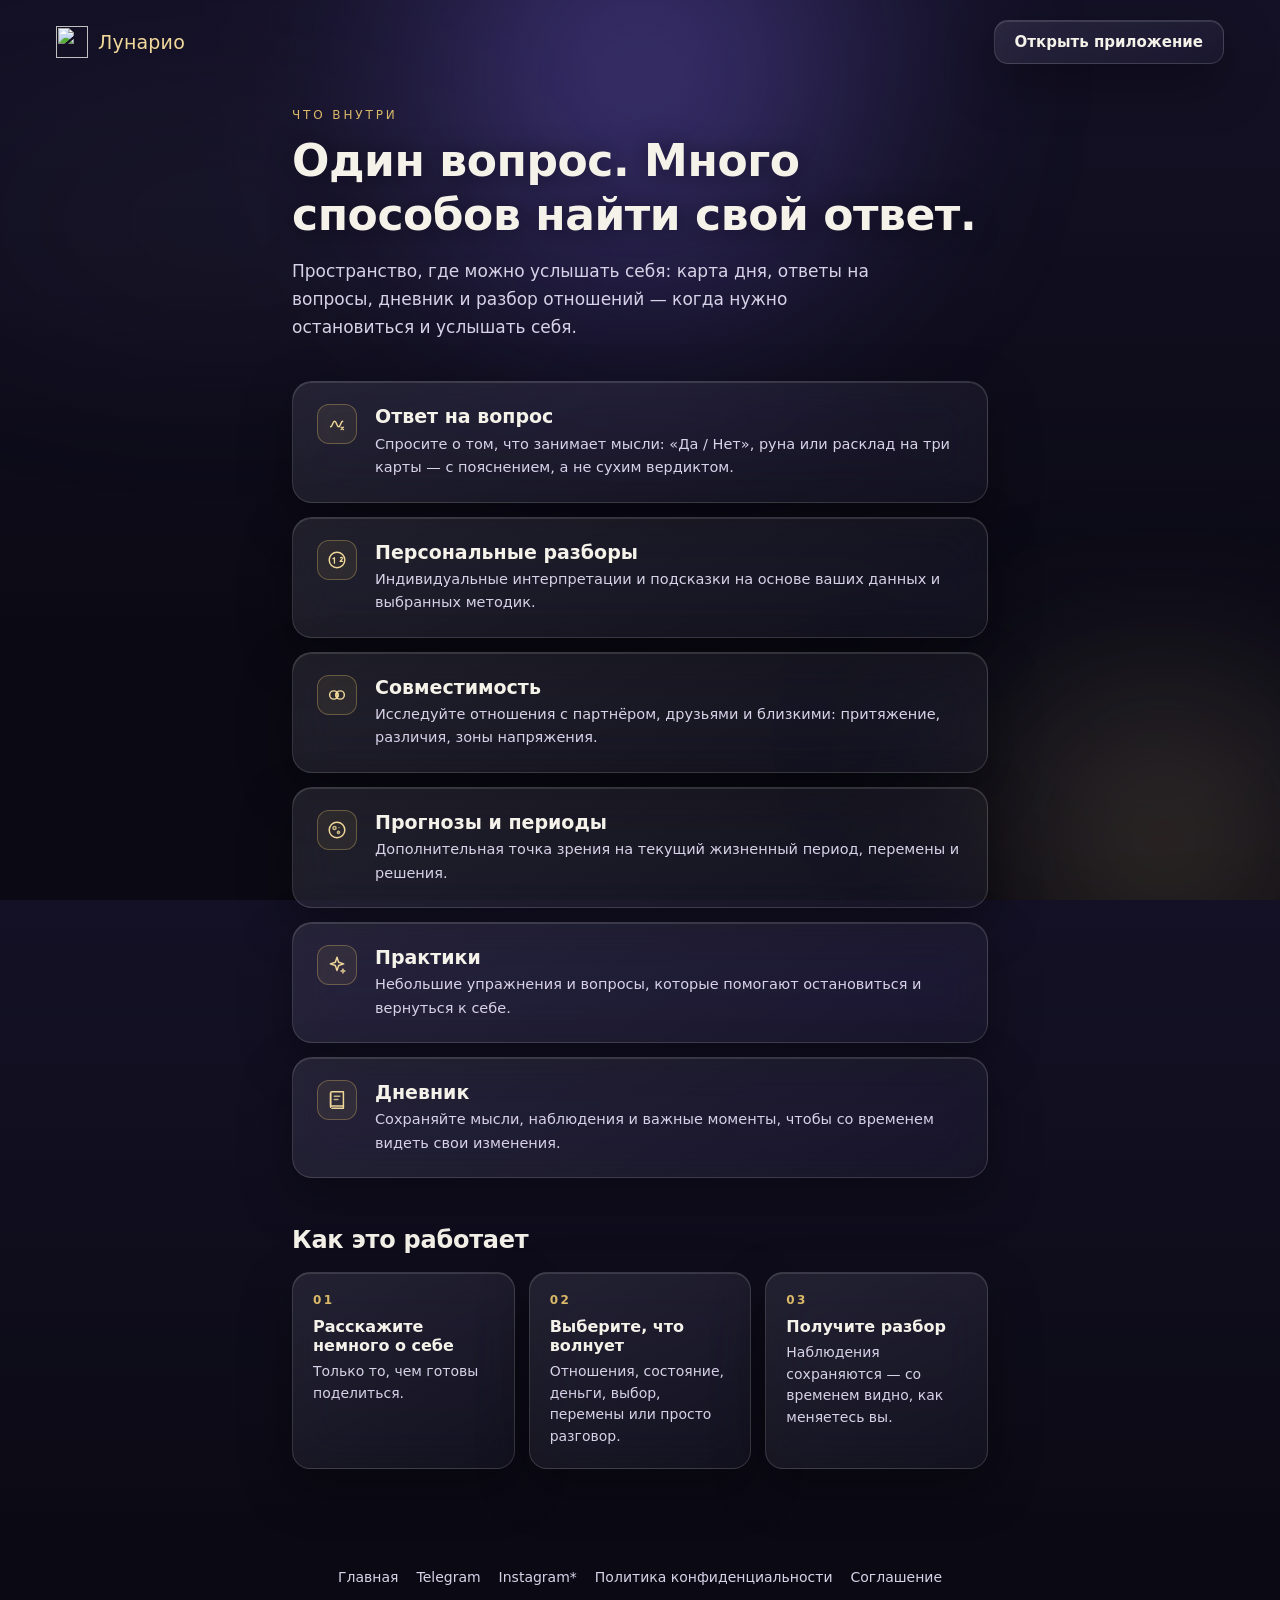
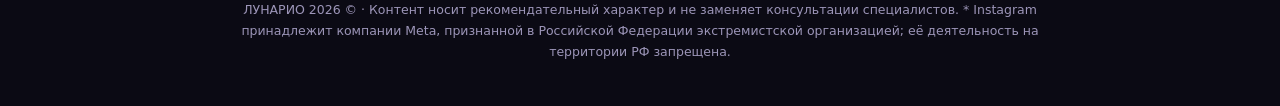
==== site/chto-vnutri.html @ 786f4a12 "Редизайн v3: обложка с живым небом, шрифты Comfortaa/Onest, чистка - Новая обложка (Lovable-макет Ви" ====
<!doctype html>
<html lang="ru">
<head>
  <meta charset="utf-8">
  <meta name="viewport" content="width=device-width, initial-scale=1.0">
  <title>Что внутри — Lunario</title>
  <meta name="description" content="Карта дня, ответы на вопросы, персональные разборы, совместимость, прогнозы, практики и дневник — что умеет приложение Lunario.">
  <link rel="canonical" href="https://lunario.online/chto-vnutri">
  <meta property="og:type" content="website">
  <meta property="og:url" content="https://lunario.online/chto-vnutri">
  <meta property="og:title" content="Что внутри — Lunario">
  <meta property="og:description" content="Карта дня, ответы на вопросы, персональные разборы, совместимость, прогнозы, практики и дневник.">
  <meta property="og:locale" content="ru_RU">
  <meta property="og:image" content="https://lunario.online/assets/og.png?v=1">
  <meta property="og:image:width" content="1200">
  <meta property="og:image:height" content="630">
  <meta name="twitter:card" content="summary_large_image">
  <meta name="twitter:image" content="https://lunario.online/assets/og.png?v=1">
  <link rel="icon" href="/assets/favicon.svg?v=3" type="image/svg+xml">
  <link rel="icon" href="/assets/favicon-32.png?v=3" sizes="32x32" type="image/png">
  <link rel="icon" href="/assets/favicon-16.png?v=3" sizes="16x16" type="image/png">
  <link rel="icon" href="/assets/favicon-48.png?v=3" sizes="48x48" type="image/png">
  <link rel="apple-touch-icon" href="/assets/apple-touch-icon.png?v=3">
  <meta name="theme-color" content="#0b0a14">
  <link rel="stylesheet" href="/assets/css/fonts.css?v=3">
  <style>
  :root{
    --bg-0:#0b0a14; --bg-1:#141126; --bg-2:#1d1738;
    --text:#f5f2ea; --muted:#d8d2e8;
    --gold:#d9b868; --gold-2:#f0d79a;
  }
  *{box-sizing:border-box}
  html,body{height:100%}
  body{
    margin:0;
    font-family:"Onest", ui-sans-serif, system-ui, -apple-system, "Segoe UI", sans-serif;
    color:var(--text);
    background:linear-gradient(180deg, var(--bg-1) 0%, var(--bg-0) 70%);
    overflow-x:hidden;
    -webkit-font-smoothing:antialiased;
  }
  a{color:inherit;text-decoration:none}

  .bg{position:fixed;inset:0;z-index:0;pointer-events:none;overflow:hidden}
  .orb{position:absolute;border-radius:50%;filter:blur(90px);opacity:.55}
  .orb-1{width:56vw;height:56vw;max-width:760px;max-height:760px;top:-22vw;left:50%;transform:translateX(-50%);
    background:radial-gradient(circle, #6d5bd0 0%, transparent 65%);animation:drift 22s ease-in-out infinite}
  .orb-2{width:34vw;height:34vw;max-width:460px;max-height:460px;bottom:-12vw;right:-8vw;
    background:radial-gradient(circle, rgba(217,184,104,.5) 0%, transparent 65%);animation:drift 26s ease-in-out infinite reverse}
  .cloud{position:absolute;border-radius:50%;filter:blur(110px);opacity:.22;animation:cloudtone 64s ease-in-out infinite}
  .cloud-1{width:70vw;height:26vw;top:6%;left:-18vw;
    background:radial-gradient(ellipse, rgba(141,130,190,.5) 0%, transparent 68%)}
  .cloud-2{width:60vw;height:22vw;bottom:2%;right:-20vw;animation-delay:-31s;
    background:radial-gradient(ellipse, rgba(120,132,190,.42) 0%, transparent 68%)}
  @keyframes drift{0%,100%{transform:translateX(-50%) translateY(0)}50%{transform:translateX(-50%) translateY(26px)}}
  .orb-2{animation-name:drift2}
  @keyframes drift2{0%,100%{transform:translateY(0)}50%{transform:translateY(-24px)}}
  @keyframes cloudtone{0%,100%{opacity:.16}50%{opacity:.3}}

  .glass{
    background:linear-gradient(150deg, rgba(255,255,255,.09), rgba(255,255,255,.03));
    border:1px solid rgba(255,255,255,.14);
    backdrop-filter:blur(22px) saturate(1.4);
    -webkit-backdrop-filter:blur(22px) saturate(1.4);
    box-shadow:0 18px 50px rgba(0,0,0,.35), inset 0 1px 0 rgba(255,255,255,.12);
  }

  .top{
    position:relative;z-index:2;
    display:flex;align-items:center;justify-content:space-between;
    padding:20px clamp(18px,5vw,56px);
  }
  .home{display:inline-flex;align-items:center;gap:10px;color:var(--gold-2);font-weight:400;font-size:15px}
  .home span{font-family:"Comfortaa", ui-rounded, "Onest", system-ui, sans-serif;font-weight:300;font-size:19px;line-height:1;letter-spacing:.01em}
  .btn{
    display:inline-flex;align-items:center;justify-content:center;
    min-height:44px;padding:10px 20px;border-radius:14px;
    font-size:15px;font-weight:600;color:var(--text);
    transition:transform .25s ease,border-color .25s ease;
  }
  .btn:hover{transform:translateY(-2px);border-color:rgba(217,184,104,.5)}

  .page{
    position:relative;z-index:2;
    max-width:760px;margin:0 auto;
    padding:24px clamp(18px,4vw,32px) 80px;
  }
  .kicker{margin:0 0 12px;font-size:12px;letter-spacing:.24em;text-transform:uppercase;color:var(--gold)}
  .title{margin:0 0 16px;font-size:clamp(30px,4.6vw,44px);line-height:1.22;font-weight:600;letter-spacing:-.01em;text-shadow:0 2px 24px rgba(11,10,20,.6)}
  .lead{margin:0 0 40px;font-size:17px;line-height:1.65;color:var(--muted);max-width:56ch}

  .list{list-style:none;margin:0;padding:0;display:flex;flex-direction:column;gap:14px}
  .item{
    display:flex;gap:18px;align-items:flex-start;
    padding:22px 24px;border-radius:20px;
    transition:transform .3s cubic-bezier(.2,.7,.3,1),border-color .3s ease;
  }
  .item:hover{transform:translateY(-3px);border-color:rgba(217,184,104,.45)}
  .sym{flex:none;width:40px;height:40px;display:grid;place-items:center;font-size:20px;color:var(--gold-2);
    border-radius:12px;border:1px solid rgba(217,184,104,.35);background:rgba(217,184,104,.08)}
  .item h2{margin:0 0 4px;font-size:19px;font-weight:600;line-height:1.3}
  .item p{margin:0;font-size:14.5px;line-height:1.6;color:var(--muted)}

  .how{margin-top:48px}
  .how-title{margin:0 0 18px;font-size:24px;font-weight:600;letter-spacing:-.01em}
  .steps{list-style:none;margin:0;padding:0;display:grid;grid-template-columns:repeat(auto-fit,minmax(200px,1fr));gap:14px}
  .steps li{padding:20px;border-radius:18px}
  .steps b{display:block;font-size:12px;letter-spacing:.2em;color:var(--gold);margin-bottom:10px}
  .steps h3{margin:0 0 6px;font-size:16px;font-weight:600}
  .steps p{margin:0;font-size:14px;line-height:1.55;color:var(--muted)}

  .note{margin:40px 0 28px;font-size:13.5px;line-height:1.65;color:#a49cc2}

  .foot{position:relative;z-index:2;padding:20px 24px 44px;text-align:center}
  .foot-row{display:flex;flex-wrap:wrap;gap:18px;justify-content:center;margin-bottom:14px}
  .foot-row a{font-size:14px;color:var(--muted);transition:color .2s ease}
  .foot-row a:hover{color:var(--gold-2)}
  .foot-fine{max-width:820px;margin:0 auto;line-height:1.7;font-size:12.5px;color:#9c95b8}
  </style>
</head>
<body>

  <div class="bg" aria-hidden="true">
    <div class="orb orb-1"></div>
    <div class="orb orb-2"></div>
    <div class="cloud cloud-1"></div>
    <div class="cloud cloud-2"></div>
  </div>

  <header class="top">
    <a class="home" href="/" aria-label="Лунарио — на главную">
      <img class="logo-mark" src="/brand/logo-mark.svg" width="32" height="32" alt="" />
      <span>Лунарио</span>
    </a>
    <a class="btn glass" href="/app/">Открыть приложение</a>
  </header>

  <main class="page">
    <p class="kicker">Что внутри</p>
    <h1 class="title">Один вопрос. Много способов найти свой ответ.</h1>
    <p class="lead">Пространство, где можно услышать себя: карта дня, ответы на вопросы, дневник и разбор отношений — когда нужно остановиться и услышать себя.</p>

    <ul class="list">
      <li class="item glass">
        <span class="sym" aria-hidden="true"><svg width="22" height="22" xmlns="http://www.w3.org/2000/svg" viewBox="0 0 24 24" fill="none" stroke="currentColor" stroke-width="1.6" stroke-linecap="round" stroke-linejoin="round"><path d="M5 15c2.2 0 2.2-6 4.4-6s2.2 6 4.4 6 2.2-6 4.4-6"/><path d="M16.5 15.5 19 18m0-2.5L16.5 18" opacity=".9"/></svg></span>
        <div>
          <h2>Ответ на вопрос</h2>
          <p>Спросите о том, что занимает мысли: «Да / Нет», руна или расклад на три карты — с пояснением, а не сухим вердиктом.</p>
        </div>
      </li>
      <li class="item glass">
        <span class="sym" aria-hidden="true"><svg width="22" height="22" xmlns="http://www.w3.org/2000/svg" viewBox="0 0 24 24" fill="none" stroke="currentColor" stroke-width="1.6" stroke-linecap="round" stroke-linejoin="round"><circle cx="12" cy="12" r="8.5"/><path d="M9.2 15.5v-6L7.6 10.6M15.8 9.5c.6-.5 1.6-.5 2 .2.4.8-.3 1.6-1 2.3l-1.4 1.4h2.6" stroke-width="1.4"/></svg></span>
        <div>
          <h2>Персональные разборы</h2>
          <p>Индивидуальные интерпретации и подсказки на основе ваших данных и выбранных методик.</p>
        </div>
      </li>
      <li class="item glass">
        <span class="sym" aria-hidden="true"><svg width="22" height="22" xmlns="http://www.w3.org/2000/svg" viewBox="0 0 24 24" fill="none" stroke="currentColor" stroke-width="1.6" stroke-linecap="round" stroke-linejoin="round"><circle cx="8.5" cy="12" r="4.5"/><circle cx="15.5" cy="12" r="4.5"/><path d="M12 8.6a4.5 4.5 0 0 1 0 6.8 4.5 4.5 0 0 1 0-6.8Z" stroke-width="1.3"/></svg></span>
        <div>
          <h2>Совместимость</h2>
          <p>Исследуйте отношения с партнёром, друзьями и близкими: притяжение, различия, зоны напряжения.</p>
        </div>
      </li>
      <li class="item glass">
        <span class="sym" aria-hidden="true"><svg width="22" height="22" xmlns="http://www.w3.org/2000/svg" viewBox="0 0 24 24" fill="none" stroke="currentColor" stroke-width="1.6" stroke-linecap="round" stroke-linejoin="round"><circle cx="12" cy="12" r="8.5"/><circle cx="9.3" cy="9.8" r="1.7" opacity=".8"/><circle cx="13.6" cy="14.6" r="1.2" opacity=".8"/><circle cx="14.2" cy="9.4" r=".7" fill="currentColor" stroke="none" opacity=".8"/></svg></span>
        <div>
          <h2>Прогнозы и периоды</h2>
          <p>Дополнительная точка зрения на текущий жизненный период, перемены и решения.</p>
        </div>
      </li>
      <li class="item glass">
        <span class="sym" aria-hidden="true"><svg width="22" height="22" xmlns="http://www.w3.org/2000/svg" viewBox="0 0 24 24" fill="none" stroke="currentColor" stroke-width="1.6" stroke-linecap="round" stroke-linejoin="round"><path d="M12 3.5 13.8 9l5.5 1.8-5.5 1.8L12 18l-1.8-5.4L4.7 10.8 10.2 9Z"/><path d="M18.5 16.5l.6 1.5 1.5.6-1.5.6-.6 1.5-.6-1.5-1.5-.6 1.5-.6Z" opacity=".8"/></svg></span>
        <div>
          <h2>Практики</h2>
          <p>Небольшие упражнения и вопросы, которые помогают остановиться и вернуться к себе.</p>
        </div>
      </li>
      <li class="item glass">
        <span class="sym" aria-hidden="true"><svg width="22" height="22" xmlns="http://www.w3.org/2000/svg" viewBox="0 0 24 24" fill="none" stroke="currentColor" stroke-width="1.6" stroke-linecap="round" stroke-linejoin="round"><path d="M5 4.5A1.5 1.5 0 0 1 6.5 3H19v15.5H6.5A1.5 1.5 0 0 0 5 20Z"/><path d="M5 18.5V4.5M19 18.5V21H6.5"/><path d="M9 8h6M9 11.5h4" opacity=".8"/></svg></span>
        <div>
          <h2>Дневник</h2>
          <p>Сохраняйте мысли, наблюдения и важные моменты, чтобы со временем видеть свои изменения.</p>
        </div>
      </li>
    </ul>

    <section class="how">
      <h2 class="how-title">Как это работает</h2>
      <ol class="steps">
        <li class="glass"><b>01</b><h3>Расскажите немного о себе</h3><p>Только то, чем готовы поделиться.</p></li>
        <li class="glass"><b>02</b><h3>Выберите, что волнует</h3><p>Отношения, состояние, деньги, выбор, перемены или просто разговор.</p></li>
        <li class="glass"><b>03</b><h3>Получите разбор</h3><p>Наблюдения сохраняются — со временем видно, как меняетесь вы.</p></li>
      </ol>
    </section>

  </main>

  <footer class="foot">
    <nav class="foot-row" aria-label="Ссылки">
      <a href="/">Главная</a>
      <a href="https://t.me/lunario_oline" target="_blank" rel="noopener">Telegram</a>
      <a href="https://www.instagram.com/lunario.online/" target="_blank" rel="noopener">Instagram*</a>
      <a href="/politika">Политика конфиденциальности</a>
      <a href="/soglasie">Соглашение</a>
    </nav>
    <p class="foot-fine">
      ЛУНАРИО 2026 © · Контент носит рекомендательный характер и не заменяет консультации специалистов.
      * Instagram принадлежит компании Meta, признанной в Российской Федерации экстремистской организацией; её деятельность на территории РФ запрещена.
    </p>
  </footer>

</body>
</html>
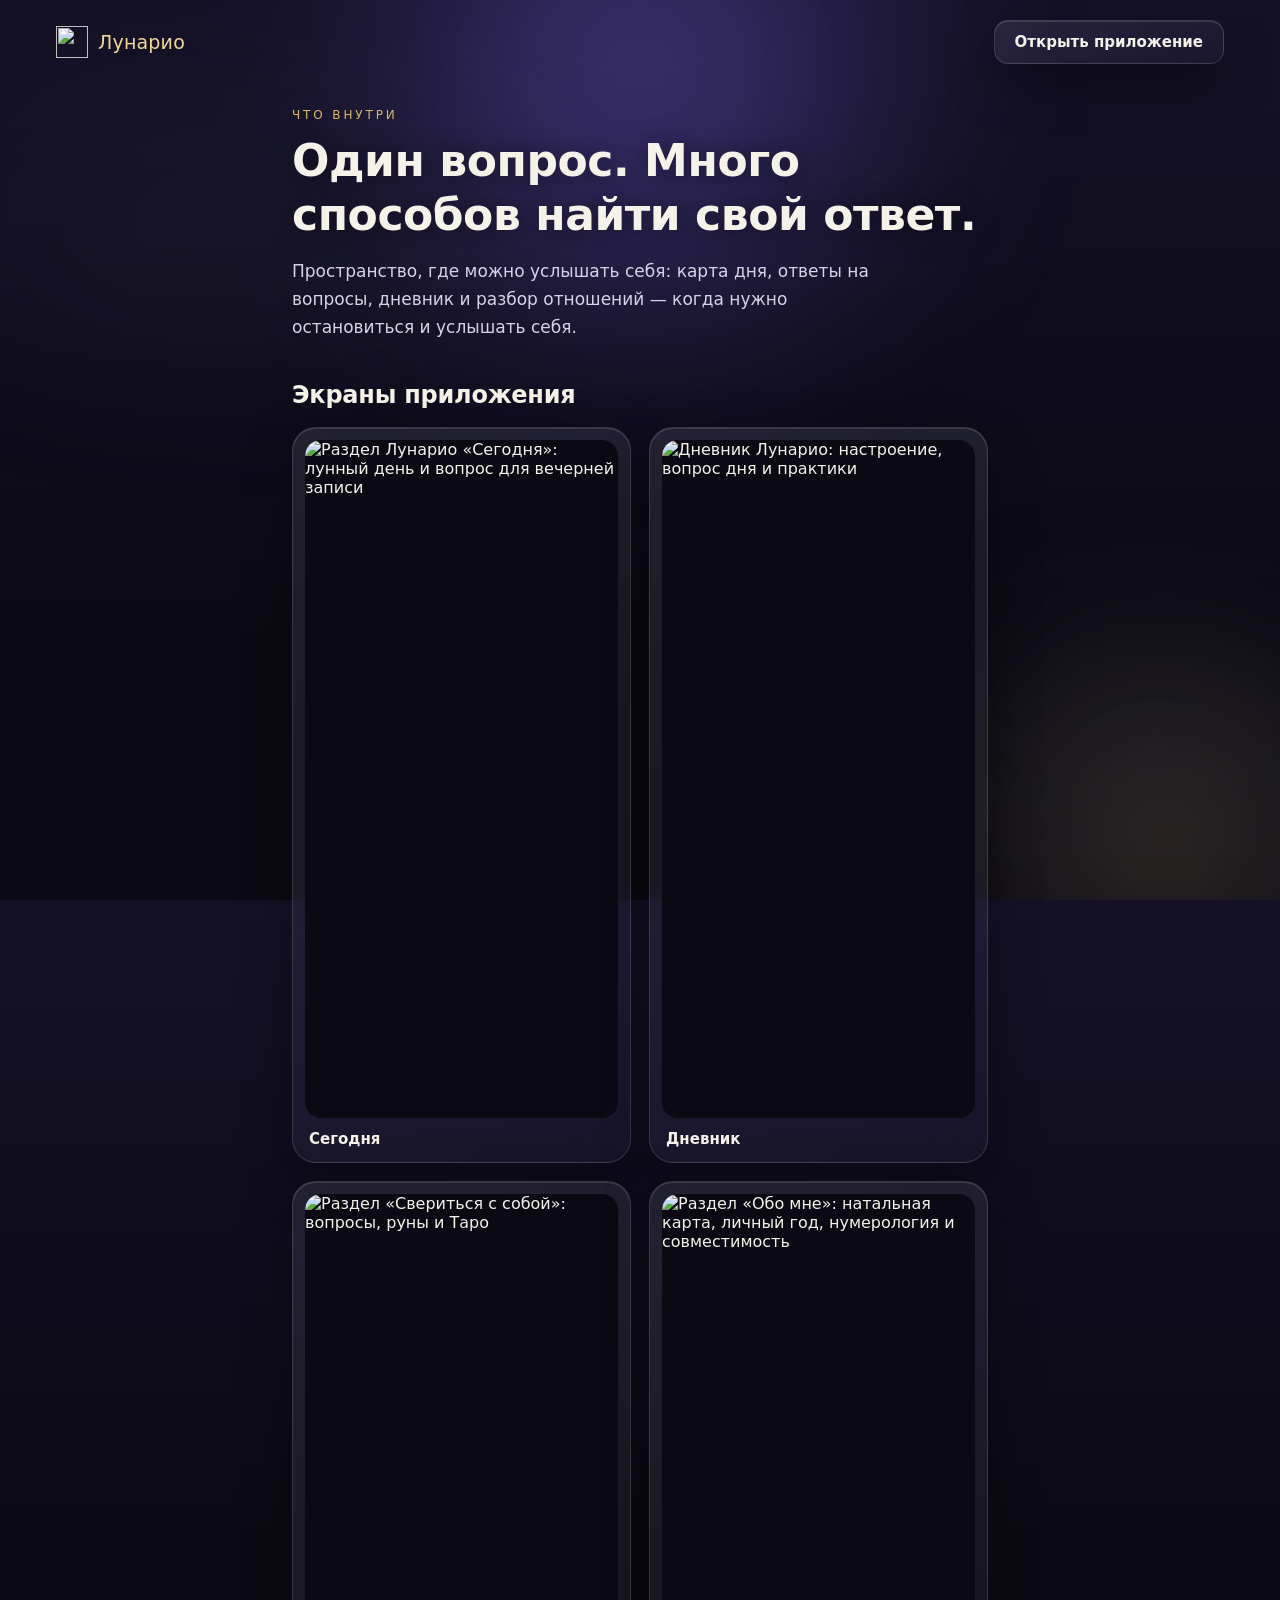
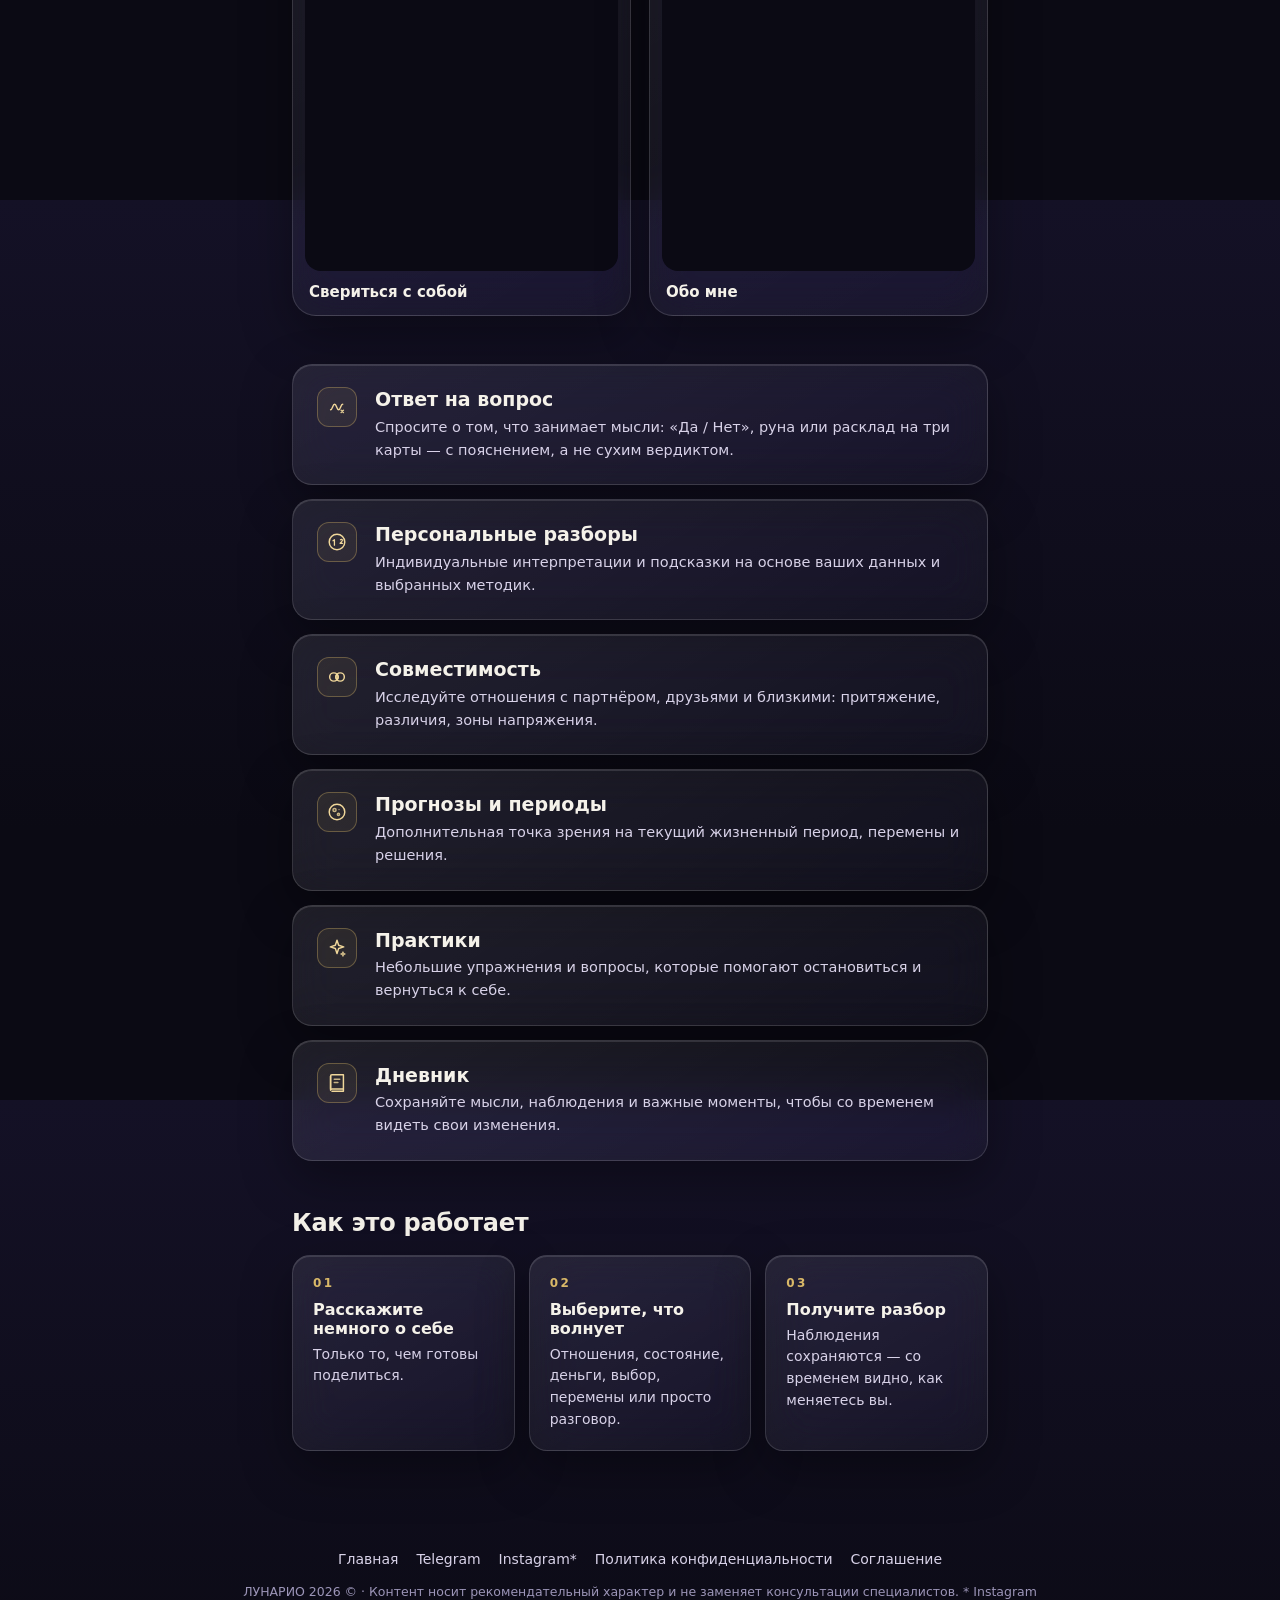
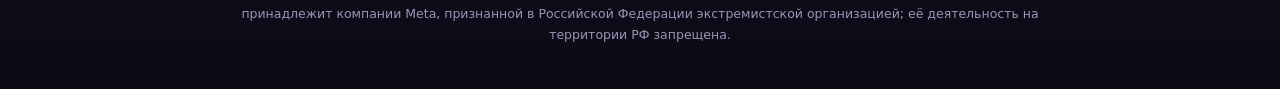
==== commit 0f4518d6: "Чистая главная и экраны приложения в Что внутри" ====
--- a/site/chto-vnutri.html
+++ b/site/chto-vnutri.html
@@ -89,6 +89,13 @@
   .title{margin:0 0 16px;font-size:clamp(30px,4.6vw,44px);line-height:1.22;font-weight:600;letter-spacing:-.01em;text-shadow:0 2px 24px rgba(11,10,20,.6)}
   .lead{margin:0 0 40px;font-size:17px;line-height:1.65;color:var(--muted);max-width:56ch}
 
+  .screens{margin:0 0 48px}
+  .screens-title{margin:0 0 18px;font-size:24px;font-weight:600;letter-spacing:-.01em}
+  .screens-grid{display:grid;grid-template-columns:repeat(2,minmax(0,1fr));gap:18px}
+  .screen{margin:0;padding:12px;border-radius:24px;overflow:hidden}
+  .screen img{display:block;width:100%;height:auto;border-radius:16px;background:#0b0a14}
+  .screen figcaption{padding:12px 4px 2px;font-size:15px;font-weight:600;color:var(--text)}
+
   .list{list-style:none;margin:0;padding:0;display:flex;flex-direction:column;gap:14px}
   .item{
     display:flex;gap:18px;align-items:flex-start;
@@ -116,6 +123,11 @@
   .foot-row a{font-size:14px;color:var(--muted);transition:color .2s ease}
   .foot-row a:hover{color:var(--gold-2)}
   .foot-fine{max-width:820px;margin:0 auto;line-height:1.7;font-size:12.5px;color:#9c95b8}
+  @media(max-width:620px){
+    .screens-grid{display:flex;gap:14px;overflow-x:auto;scroll-snap-type:x mandatory;padding:2px 18px 12px;margin-inline:-18px;scrollbar-width:none}
+    .screens-grid::-webkit-scrollbar{display:none}
+    .screen{flex:0 0 min(82vw,340px);scroll-snap-align:center}
+  }
   </style>
 </head>
 <body>
@@ -139,6 +151,28 @@
     <p class="kicker">Что внутри</p>
     <h1 class="title">Один вопрос. Много способов найти свой ответ.</h1>
     <p class="lead">Пространство, где можно услышать себя: карта дня, ответы на вопросы, дневник и разбор отношений — когда нужно остановиться и услышать себя.</p>
+
+    <section class="screens" aria-labelledby="screens-title">
+      <h2 class="screens-title" id="screens-title">Экраны приложения</h2>
+      <div class="screens-grid">
+        <figure class="screen glass">
+          <img src="/assets/screens/segodnya.png" width="828" height="1792" alt="Раздел Лунарио «Сегодня»: лунный день и вопрос для вечерней записи" loading="eager">
+          <figcaption>Сегодня</figcaption>
+        </figure>
+        <figure class="screen glass">
+          <img src="/assets/screens/dnevnik.png" width="828" height="1792" alt="Дневник Лунарио: настроение, вопрос дня и практики" loading="lazy">
+          <figcaption>Дневник</figcaption>
+        </figure>
+        <figure class="screen glass">
+          <img src="/assets/screens/sveritsya.png" width="828" height="1792" alt="Раздел «Свериться с собой»: вопросы, руны и Таро" loading="lazy">
+          <figcaption>Свериться с собой</figcaption>
+        </figure>
+        <figure class="screen glass">
+          <img src="/assets/screens/obo-mne.png" width="828" height="1792" alt="Раздел «Обо мне»: натальная карта, личный год, нумерология и совместимость" loading="lazy">
+          <figcaption>Обо мне</figcaption>
+        </figure>
+      </div>
+    </section>
 
     <ul class="list">
       <li class="item glass">
